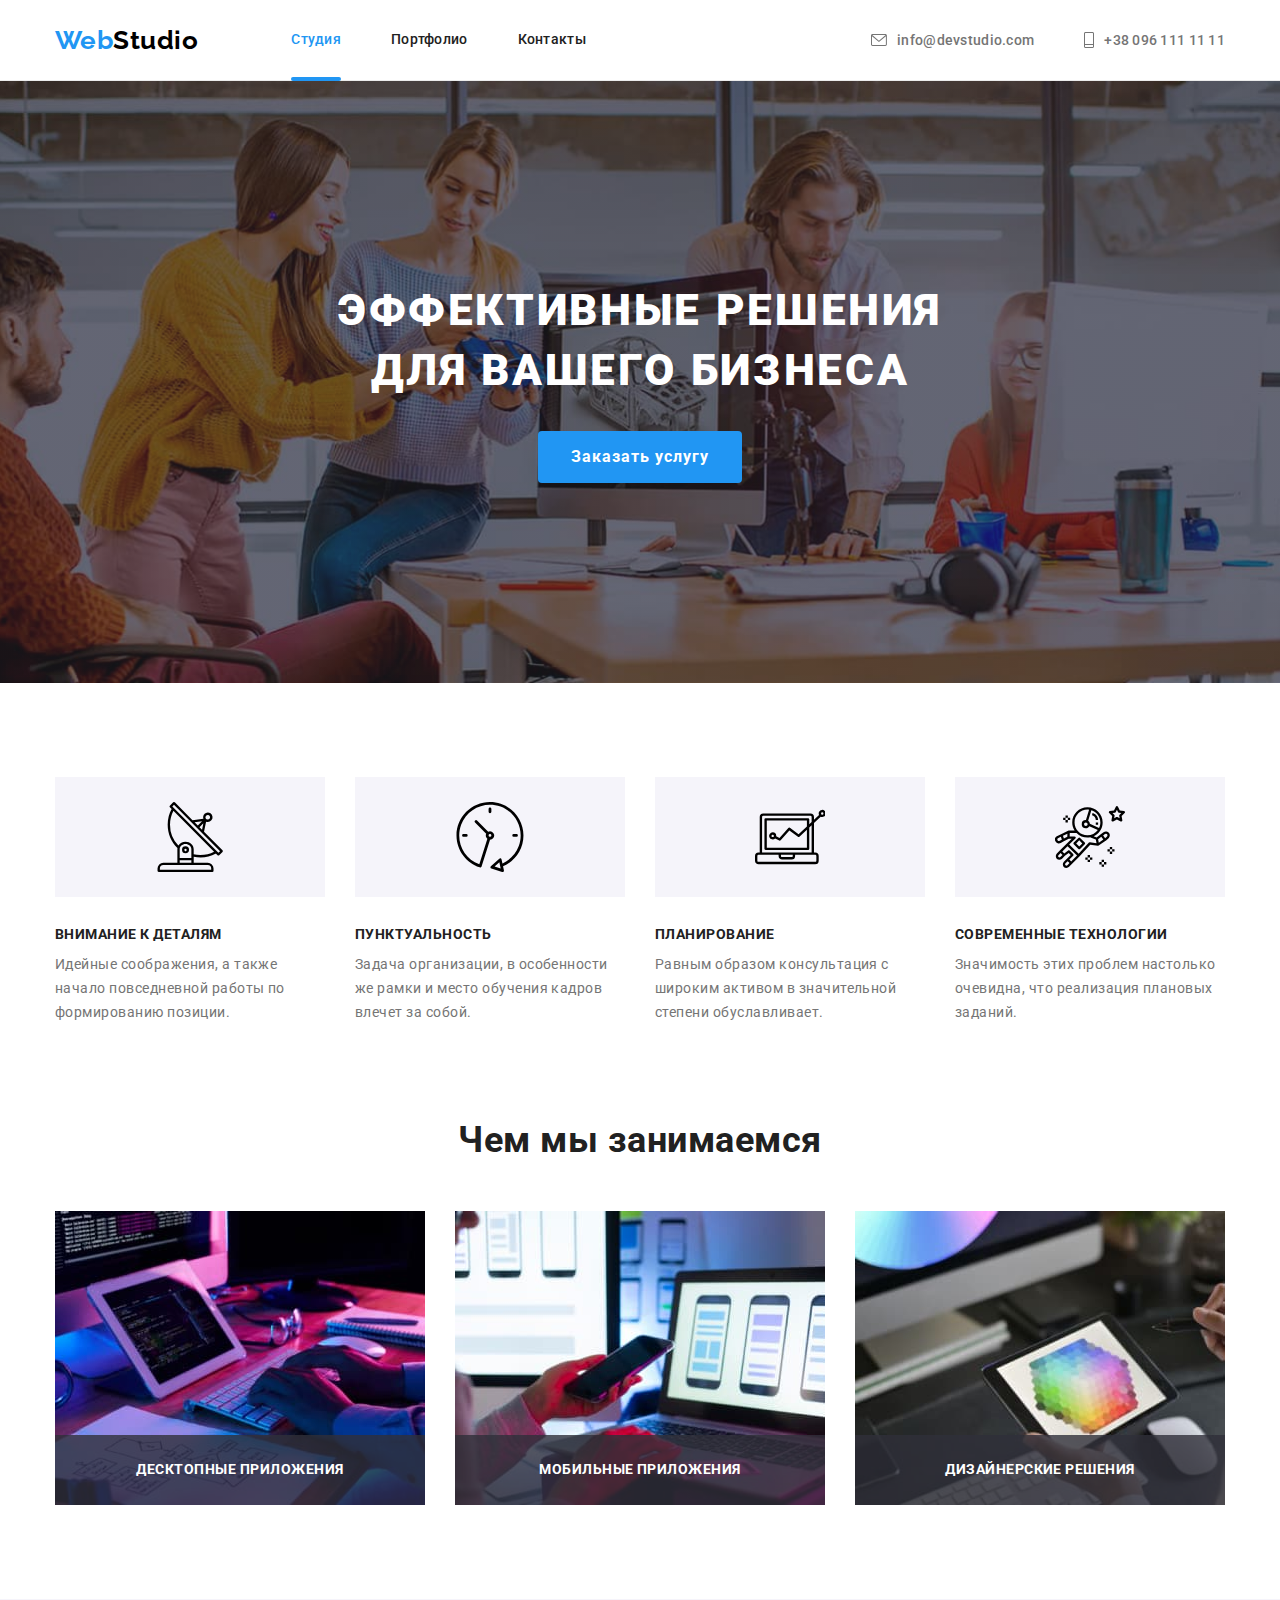
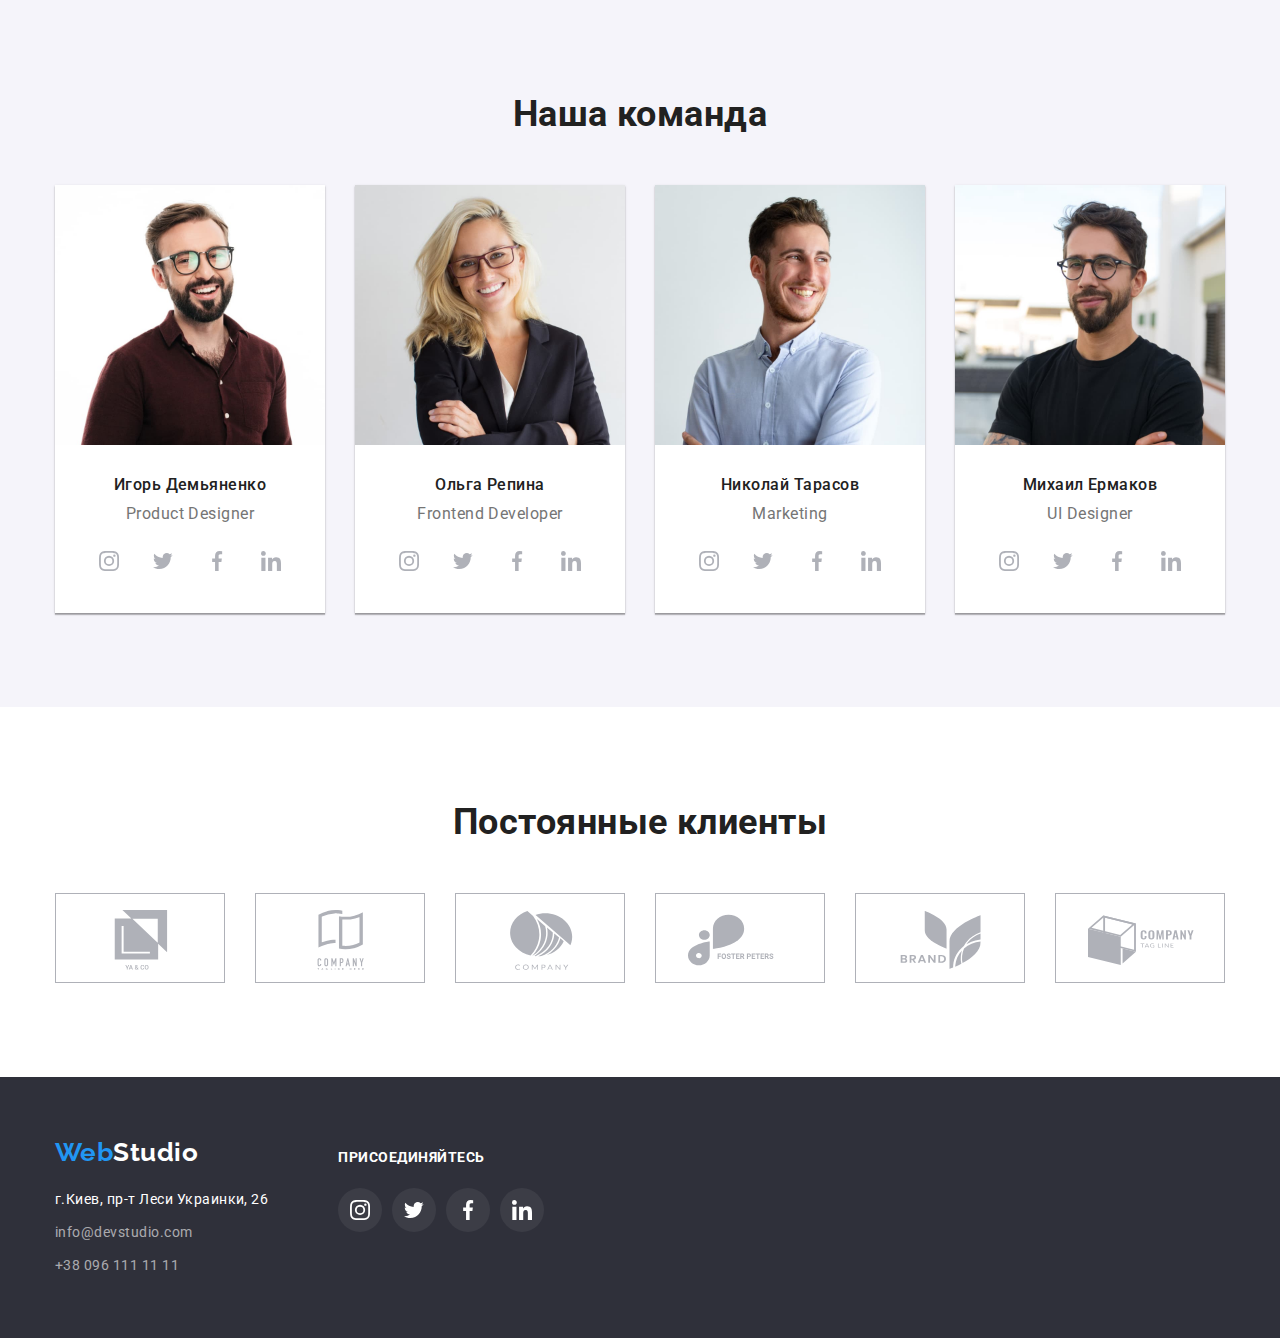
==== index.html @ 7595ebf9 "hw6" ====
<!DOCTYPE html>
<html lang="ru">
  <head>
    <meta charset="UTF-8" />
    <meta http-equiv="X-UA-Compatible" content="IE=edge" />
    <meta name="viewport" content="width=device-width, initial-scale=1.0" />
    <title>Web Studio</title>
    <link rel="preconnect" href="https://fonts.googleapis.com" />
    <link rel="preconnect" href="https://fonts.gstatic.com" crossorigin />
    <link
      href="https://fonts.googleapis.com/css2?family=Raleway:wght@700&family=Roboto:wght@400;500;700;900&display=swap"
      rel="stylesheet"
    />
    <link
      rel="stylesheet"
      href="https://cdnjs.cloudflare.com/ajax/libs/modern-normalize/1.1.0/modern-normalize.min.css"
    />
    <link rel="stylesheet" href="./css/styles.css" />
  </head>

  <body>
    <!-- Шапка -->
    <header class="header">
      <div class="container nav-flex">
        <nav class="header-nav">
          <a class="logo link" href="./index.html"
            >Web<span class="logo-black">Studio</span></a
          >
          <ul class="header-nav-list list">
            <li class="header-nav-item">
              <a class="header-nav-link link current" href="./index.html"
                >Студия</a
              >
            </li>
            <li class="header-nav-item">
              <a class="header-nav-link link" href="./portfolio.html"
                >Портфолио</a
              >
            </li>
            <li class="header-nav-item">
              <a class="header-nav-link link" href="">Контакты</a>
            </li>
          </ul>
        </nav>
        <ul class="header-contact-list list">
          <li class="header-contact-item">
            <a class="header-contact-link link" href="mailto:info@devstudio.com"
              ><svg class="contact-icon" width="16" height="12">
                <use href="./images/icons.svg#icon-envelope"></use>
              </svg>
              info@devstudio.com</a
            >
          </li>
          <li class="header-contact-item">
            <a class="header-contact-link link" href="tel:+380961111111"
              ><svg class="contact-icon" width="10" height="16">
                <use href="./images/icons.svg#icon-mobile"></use>
              </svg>
              +38 096 111 11 11</a
            >
          </li>
        </ul>
      </div>
    </header>
    <!-- Основной контент -->
    <main>
      <!-- Герой -->
      <section class="hero">
        <h1 class="hero-title">Эффективные решения для вашего бизнеса</h1>
        <button class="hero-btn" type="button" data-modal-open>Заказать услугу</button>
      </section>
      <!-- Список преимуществ -->
      <section class="features-section">
        <div class="container">
          <!-- h2 Преимущества спрятать в css правильно -->
          <h2 class="visually-hidden">Преимущества</h2>
          <ul class="features-list list">
            <li class="features-item">
              <div class="features-icon-fon">
                <svg class="features-icon" width="70" height="70">
                  <use href="./images/icons.svg#icon-antenna"></use>
                </svg>
              </div>

              <h3 class="features-title">Внимание к деталям</h3>
              <p class="features-text">
                Идейные соображения, а также начало повседневной работы по
                формированию позиции.
              </p>
            </li>
            <li class="features-item">
              <div class="features-icon-fon">
                <svg class="features-icon" width="70" height="70">
                  <use href="./images/icons.svg#icon-clock"></use>
                </svg>
              </div>

              <h3 class="features-title">Пунктуальность</h3>
              <p class="features-text">
                Задача организации, в особенности же рамки и место обучения
                кадров влечет за собой.
              </p>
            </li>
            <li class="features-item">
              <div class="features-icon-fon">
                <svg class="features-icon" width="70" height="70">
                  <use href="./images/icons.svg#icon-diagram"></use>
                </svg>
              </div>

              <h3 class="features-title">Планирование</h3>
              <p class="features-text">
                Равным образом консультация с широким активом в значительной
                степени обуславливает.
              </p>
            </li>
            <li class="features-item">
              <div class="features-icon-fon">
                <svg class="features-icon" width="70" height="70">
                  <use href="./images/icons.svg#icon-astronaut"></use>
                </svg>
              </div>

              <h3 class="features-title">Современные технологии</h3>
              <p class="features-text">
                Значимость этих проблем настолько очевидна, что реализация
                плановых заданий.
              </p>
            </li>
          </ul>
        </div>
      </section>
      <!-- Список занятий -->
      <section class="work-section">
        <div class="container">
          <h2 class="section-title">Чем мы занимаемся</h2>
          <ul class="work-list list">
            <li class="work-item">
              <img
                src="./images/box1.jpg"
                alt="сотрудник создает программу"
                width="370"
                height="294"
              />
              <p class="work-text">Десктопные приложения</p>
            </li>
            <li class="work-item">
              <img
                src="./images/box2.jpg"
                alt="сотрудник создает мобильное приложение"
                width="370"
                height="294"
              />
              <p class="work-text">Мобильные приложения</p>
            </li>
            <li class="work-item">
              <img
                src="./images/box3.jpg"
                alt="веб-дизайнер выбирает палитру"
                width="370"
                height="294"
              />
              <p class="work-text">Дизайнерские решения</p>
            </li>            
          </ul>
        </div>
      </section>
      <!-- Команда -->
      <section class="team-section">
        <div class="container">
          <h2 class="section-title">Наша команда</h2>
          <ul class="team-list list">
            <li class="team-item">
              <img
                src="./images/img1.jpg"
                alt="фото Игоря Демьяненко"
                width="270"
                height="260"
              />
              <div class="team-workers">
                <h3 class="team-worker">Игорь Демьяненко</h3>
                <p class="team-profession" lang="en">Product Designer</p>
                <ul class="team-social-list list">
                  <li class="team-social-item">
                    <a class="team-social-link link" href="">
                      <svg class="team-social-icon" width="20" height="20">
                        <use href="./images/icons.svg#icon-instagram"></use>
                      </svg>
                    </a>
                  </li>

                  <li class="team-social-item">
                    <a class="team-social-link link" href="">
                      <svg class="team-social-icon" width="20" height="20">
                        <use href="./images/icons.svg#icon-twitter"></use>
                      </svg>
                    </a>
                  </li>

                  <li class="team-social-item">
                    <a class="team-social-link link" href="">
                      <svg class="team-social-icon" width="20" height="20">
                        <use href="./images/icons.svg#icon-facebook"></use>
                      </svg>
                    </a>
                  </li>

                  <li class="team-social-item">
                    <a class="team-social-link link" href="">
                      <svg class="team-social-icon" width="20" height="20">
                        <use href="./images/icons.svg#icon-linkedin"></use>
                      </svg>
                    </a>
                  </li>
                </ul>
              </div>
            </li>

            <li class="team-item">
              <img
                src="./images/img2.jpg"
                alt="фото Ольги Репиной"
                width="270"
                height="260"
              />
              <div class="team-workers">
                <h3 class="team-worker">Ольга Репина</h3>
                <p class="team-profession" lang="en">Frontend Developer</p>
                <ul class="team-social-list list">
                  <li class="team-social-item">
                    <a class="team-social-link link" href="">
                      <svg class="team-social-icon" width="20" height="20">
                        <use href="./images/icons.svg#icon-instagram"></use>
                      </svg>
                    </a>
                  </li>

                  <li class="team-social-item">
                    <a class="team-social-link link" href="">
                      <svg class="team-social-icon" width="20" height="20">
                        <use href="./images/icons.svg#icon-twitter"></use>
                      </svg>
                    </a>
                  </li>

                  <li class="team-social-item">
                    <a class="team-social-link link" href="">
                      <svg class="team-social-icon" width="20" height="20">
                        <use href="./images/icons.svg#icon-facebook"></use>
                      </svg>
                    </a>
                  </li>

                  <li class="team-social-item">
                    <a class="team-social-link link" href="">
                      <svg class="team-social-icon" width="20" height="20">
                        <use href="./images/icons.svg#icon-linkedin"></use>
                      </svg>
                    </a>
                  </li>
                </ul>
              </div>
            </li>
            <li class="team-item">
              <img
                src="./images/img3.jpg"
                alt="фото Николая Тарасова"
                width="270"
                height="260"
              />
              <div class="team-workers">
                <h3 class="team-worker">Николай Тарасов</h3>
                <p class="team-profession" lang="en">Marketing</p>
                <ul class="team-social-list list">
                  <li class="team-social-item">
                    <a class="team-social-link link" href="">
                      <svg class="team-social-icon" width="20" height="20">
                        <use href="./images/icons.svg#icon-instagram"></use>
                      </svg>
                    </a>
                  </li>

                  <li class="team-social-item">
                    <a class="team-social-link link" href="">
                      <svg class="team-social-icon" width="20" height="20">
                        <use href="./images/icons.svg#icon-twitter"></use>
                      </svg>
                    </a>
                  </li>

                  <li class="team-social-item">
                    <a class="team-social-link link" href="">
                      <svg class="team-social-icon" width="20" height="20">
                        <use href="./images/icons.svg#icon-facebook"></use>
                      </svg>
                    </a>
                  </li>

                  <li class="team-social-item">
                    <a class="team-social-link link" href="">
                      <svg class="team-social-icon" width="20" height="20">
                        <use href="./images/icons.svg#icon-linkedin"></use>
                      </svg>
                    </a>
                  </li>
                </ul>
              </div>
            </li>
            <li class="team-item">
              <img
                src="./images/img4.jpg"
                alt="фото Михаила Ермакова"
                width="270"
                height="260"
              />
              <div class="team-workers">
                <h3 class="team-worker">Михаил Ермаков</h3>
                <p class="team-profession" lang="en">UI Designer</p>
                <ul class="team-social-list list">
                  <li class="team-social-item">
                    <a class="team-social-link link" href="">
                      <svg class="team-social-icon" width="20" height="20">
                        <use href="./images/icons.svg#icon-instagram"></use>
                      </svg>
                    </a>
                  </li>

                  <li class="team-social-item">
                    <a class="team-social-link link" href="">
                      <svg class="team-social-icon" width="20" height="20">
                        <use href="./images/icons.svg#icon-twitter"></use>
                      </svg>
                    </a>
                  </li>

                  <li class="team-social-item">
                    <a class="team-social-link link" href="">
                      <svg class="team-social-icon" width="20" height="20">
                        <use href="./images/icons.svg#icon-facebook"></use>
                      </svg>
                    </a>
                  </li>

                  <li class="team-social-item">
                    <a class="team-social-link link" href="">
                      <svg class="team-social-icon" width="20" height="20">
                        <use href="./images/icons.svg#icon-linkedin"></use>
                      </svg>
                    </a>
                  </li>
                </ul>
              </div>
            </li>
          </ul>
        </div>
      </section>
      <!-- Клиенты -->
      <section class="client-section">
        <div class="container">
          <h2 class="client-title">Постоянные клиенты</h2>
          <ul class="client-list list">
            <li class="client-item">
              <a class="client-link link" href="">
                <svg class="client-icon" width="106" height="60">
                  <use href="./images/icons.svg#icon-yaco"></use>
                </svg>
              </a>
            </li>

            <li class="client-item">
              <a class="client-link link" href="">
                <svg class="client-icon" width="106" height="60">
                  <use href="./images/icons.svg#icon-company"></use>
                </svg>
              </a>
            </li>

            <li class="client-item">
              <a class="client-link link" href="">
                <svg class="client-icon" width="106" height="60">
                  <use href="./images/icons.svg#icon-company2"></use>
                </svg>
              </a>
            </li>

            <li class="client-item">
              <a class="client-link link" href="">
                <svg class="client-icon" width="106" height="60">
                  <use href="./images/icons.svg#icon-foster"></use>
                </svg>
              </a>
            </li>

            <li class="client-item">
              <a class="client-link link" href="">
                <svg class="client-icon" width="106" height="60">
                  <use href="./images/icons.svg#icon-brand"></use>
                </svg>
              </a>
            </li>

            <li class="client-item">
              <a class="client-link link" href="">
                <svg class="client-icon" width="106" height="60">
                  <use href="./images/icons.svg#icon-tag"></use>
                </svg>
              </a>
            </li>
          </ul>
        </div>
      </section>
    </main>
    <!-- Подвал -->
    <footer class="footer">
      <div class="container">
        <div class="footer-flex">
          <div class="footer-contacts-flex">
            <a class="logo link" href="./index.html"
              >Web<span class="logo-white">Studio</span>
            </a>
            <!-- Список контактов -->
            <address class="footer-contact">
              <ul class="footer-contact-list list">
                <li class="footer-contact-item">
                  <a
                    class="footer-contact-link address link"
                    href="https://goo.gl/maps/CdvJLRiEL6Q8Smko8"
                    target="_blank"
                    rel="noreferrer noopener"
                    >г.Киев, пр-т Леси Украинки, 26</a
                  >
                </li>
                <li class="footer-contact-item">
                  <a
                    class="footer-contact-link link"
                    href="mailto:info@devstudio.com"
                    >info@devstudio.com</a
                  >
                </li>
                <li class="footer-contact-item">
                  <a class="footer-contact-link link" href="tel:+380961111111"
                    >+38 096 111 11 11</a
                  >
                </li>
              </ul>
            </address>
          </div>
          <div class="footer-social-flex">
            <p class="footer-social-text">Присоединяйтесь</p>
            <ul class="footer-social-list list">
              <li class="footer-social-item">
                <a class="footer-social-link" href="">
                  <svg class="footer-social-icon" width="20" height="20">
                    <use href="./images/icons.svg#icon-instagram"></use>
                  </svg>
                </a>
              </li>

              <li class="footer-social-item">
                <a class="footer-social-link" href="">
                  <svg class="footer-social-icon" width="20" height="20">
                    <use href="./images/icons.svg#icon-twitter"></use>
                  </svg>
                </a>
              </li>

              <li class="footer-social-item">
                <a class="footer-social-link" href="">
                  <svg class="footer-social-icon" width="20" height="20">
                    <use href="./images/icons.svg#icon-facebook"></use>
                  </svg>
                </a>
              </li>

              <li class="footer-social-item">
                <a class="footer-social-link" href="">
                  <svg class="footer-social-icon" width="20" height="20">
                    <use href="./images/icons.svg#icon-linkedin"></use>
                  </svg>
                </a>
              </li>
            </ul>
          </div>
        </div>
      </div>
    </footer>
    <div class="backdrop is-hidden" data-modal>
      <div class="modal">
          <button type="button" class="close-btn" data-modal-close>
            <svg width="11" height="11">
              <use href="./images/icons.svg#icon-vector"></use>
            </svg>
          </button>
      </div>
    </div>
    <script src="./js/modal.js"></script>
  </body>
</html>
---- css/styles.css ----
:root {
  --primary-text-color: #212121;
  --secondary-text-color: #757575;
  --white-text-color: #ffffff;
  --accent-color: #2196f3;
  --black-logo-color: #000000;
  --footer-text-color: rgba(255, 255, 255, 0.6);
  --white-background-color: #ffffff;
  --hero-background-color: #2f303a;
  --team-background-color: #f5f4fa;
}

body {
  font-family: "Roboto", sans-serif;
  letter-spacing: 0.03em;
  background-color: var(--white-background-color);
  color: var(--primary-text-color);
}

/* убираем точки списков */
.list {
  list-style: none;
}

/* убираем подчеркивание ссылок */
.link {
  text-decoration: none;
}

/* глобальный сброс margin, padding */
h1,
h2,
h3,
h4,
h5,
h6,
p,
ul {
  margin: 0;
  padding: 0;
}

.container {
  width: 1200px;
  margin-left: auto;
  margin-right: auto;
  padding-left: 15px;
  padding-right: 15px;
}

.logo {
  font-family: "Raleway", sans-serif;
  font-weight: 700;
  font-size: 26px;
  line-height: 1.19;
  align-items: center;
  text-align: center;
  
  color: var(--accent-color);
}

.section-title {
  font-weight: 700;
  font-size: 36px;
  line-height: 1.17;
  text-align: center;

  color: var(--primary-text-color);
}

.features-icon-fon {
  display: flex;
  width: 270px;
  height: 120px;
  align-items: center;
  justify-content: center;
  flex-direction: column;
  margin-bottom: 30px;

  background-color: var(--team-background-color);
}

.footer-contact-link {
  font-style: normal;
  font-size: 14px;
  line-height: 1.71;

  color: var(--footer-text-color);

  transition: color 250ms cubic-bezier(0.4, 0, 0.2, 1);
}

/* ------------ШАПКА-------------- */

.header {
  border-bottom: 1px solid #ececec;
}

.nav-flex {
  display: flex;
  align-items: center;
}

.header-nav {
  display: flex;
  align-items: center;
}
.logo-black {
  color: var(--black-logo-color);
}

.header-nav-list {
  display: flex;
  margin-left: 93px;
}

.header-nav-item:not(:last-child) {
  margin-right: 50px;
}

.header-nav-link {
  display: block;
  padding-top: 32px;
  padding-bottom: 32px;

  font-weight: 500;
  font-size: 14px;
  line-height: 1.14;
  letter-spacing: 0.02em;
  color: var(--primary-text-color);

  position: relative;

  transition: color 250ms cubic-bezier(0.4, 0, 0.2, 1);
}

.header-contact-list {
  display: flex;
  margin-left: auto;
}

.header-contact-item + .header-contact-item {
  margin-left: 50px;
}

.header-contact-link {
  display: inline-flex;
  padding: 32px 0px 32px;
  /* color: var(--secondary-text-color); */
  align-items: center;

  font-weight: 500;
  font-size: 14px;
  line-height: 16px;
  letter-spacing: 0.02em;
  color: var(--secondary-text-color);

  transition: color 250ms cubic-bezier(0.4, 0, 0.2, 1);
}

.contact-icon {
  margin-right: 10px;
  fill: currentColor;
}

.header-nav-link:hover,
.header-nav-link:focus,
.header-contact-link:hover,
.header-contact-link:focus {
  color: var(--accent-color);
}

.header-nav-link.current {
  color: var(--accent-color);
}

.header-nav-link.current::after { 
  position: absolute;

  display: block;
  content: '';
  width: 100%;
  height: 4px;
  border-radius: 2px;
  bottom: -1px;

  background-color: var(--accent-color);
}

/* ------------ГЕРОЙ-------------- */

.hero {
  padding-top: 200px;
  padding-bottom: 200px;

  max-width: 1600px;
  min-height: 600px;
  margin-left: auto;
  margin-right: auto;

  background-image: linear-gradient(
      to right,
      rgba(47, 48, 58, 0.4),
      rgba(47, 48, 58, 0.4)
    ),
    url(../images/hero.jpg);
  background-color: var(--hero-background-color);
  background-repeat: no-repeat;
  background-position: center;
  background-size: cover;

  text-align: center;
}

.hero-title {
  margin-bottom: 30px;
  margin-left: auto;
  margin-right: auto;
  max-width: 696px;

  font-weight: 900;
  font-size: 44px;
  line-height: 1.36;
  letter-spacing: 0.06em;
  text-transform: uppercase;
  color: var(--white-text-color);
}

.hero-btn {
  display: inline-block;
  min-width: 200px;
  border-radius: 4px;
  border: 1px solid transparent;
  padding: 10px 32px;

  background-color: var(--accent-color);
  color: var(--white-text-color);

  font-family: "Roboto", sans-serif;
  font-weight: 700;
  font-size: 16px;
  line-height: 1.88;
  align-items: center;
  text-align: center;
  letter-spacing: 0.06em;
  cursor: pointer;

  transition: background-color 250ms cubic-bezier(0.4, 0, 0.2, 1),
    color 250ms cubic-bezier(0.4, 0, 0.2, 1);
}

.hero-btn:hover,
.hero-btn:focus {
  background-color: var(--white-text-color);
  color: var(--accent-color);
}

/* ------------ПРЕИМУЩЕСТВА-------------- */

.features-section {
  padding-top: 94px;
  padding-bottom: 94px;
}

.visually-hidden {
  position: absolute;

  width: 1px;
  height: 1px;
  margin: -1px;
  padding: 0;

  overflow: hidden;
  border: 0;
  clip: rect(0 0 0 0);
}

.features-list {
  display: flex;
}

.features-item:not(:last-child) {
  margin-right: 30px;
  max-width: 270px;
}

.features-icon {
  align-items: center;
}

.features-title {
  margin-bottom: 10px;

  font-weight: 700;
  font-size: 14px;
  line-height: 1.14;
  text-transform: uppercase;
}

.features-text {
  font-size: 14px;
  line-height: 1.71;

  color: var(--secondary-text-color);
}

/* ------------СПИСОК ЗАНЯТИЙ-------------- */
.work-section {
  padding-bottom: 94px;
}

.section-title {
  margin-bottom: 50px;
}

.work-list {
  display: flex;

}

.work-item {
  position: relative;
}

img {
  display: block;
}

.work-item:not(:last-child) {
  margin-right: 30px;
}

.work-text {
  width: 100%;
  position: absolute;
  bottom: 0;
  left: 0;


  padding: 27px 0px;

  font-weight: bold;
  font-size: 14px;
  line-height: 1.14;
  text-align: center;
  text-transform: uppercase;

  color: var(--white-text-color);
  background-color: rgba(47, 48, 58, 0.8);;
}
/* ----------------КОМАНДА----------------- */

.team-section {
  padding-top: 94px;
  padding-bottom: 94px;

  background-color: var(--team-background-color);
}

.team-list {
  display: flex;
}

.team-item {
  box-shadow: 0px 1px 3px rgba(0, 0, 0, 0.12), 0px 1px 1px rgba(0, 0, 0, 0.14),
    0px 2px 1px rgba(0, 0, 0, 0.2);

  background-color: var(--white-background-color);
}

.team-item:not(:last-child) {
  margin-right: 30px;
}

.team-workers {
  padding: 30px 0px;
}

.team-worker {
  font-weight: 500;
  font-size: 16px;
  line-height: 1.19;
  text-align: center;
}

.team-profession {
  margin-top: 10px;

  font-size: 16px;
  line-height: 1.19;
  text-align: center;
  color: var(--secondary-text-color);
}

.team-social-list {
  display: flex;
  justify-content: space-between;
  align-items: center;

  padding: 0px 32px;
  margin-top: 16px;
  list-style: none;
  
}

.team-social-item {
  width: 44px;
  height: 44px;
}

.team-social-link {
  display: block;

  width: 44px;
  height: 44px;
  border-radius: 50%;

  color: #afb1b8;
  background-color: #ffffff;

  transition: background-color 250ms cubic-bezier(0.4, 0, 0.2, 1),
    color 250ms cubic-bezier(0.4, 0, 0.2, 1);
}

.team-social-link:hover,
.team-social-link:focus {
  color: #ffffff;
  background-color: var(--accent-color);
}

.team-social-icon {
  margin: 12px 0px 0px 12px;
  fill: currentColor;
}

/* ---------------КЛИЕНТЫ---------------- */
.client-section {
  padding-top: 94px;
  padding-bottom: 94px;
}

.client-title {
  margin-bottom: 50px;

  font-weight: 700;
  font-size: 36px;
  line-height: 1.17;
  text-align: center;
}

.client-list {
  display: flex;

  padding: 0;
  margin: 0;
  list-style: none;
  justify-content: space-between;
  align-items: center;
}

.client-item {
  width: 170px;
  height: 90px;

  transition: border-color 250ms cubic-bezier(0.4, 0, 0.2, 1),
    color 250ms cubic-bezier(0.4, 0, 0.2, 1);
}

.client-item:not(:last-child) {
  margin-right: 30px;
}

.client-link {
  display: block;

  width: 170px;
  height: 90px;
  
  border: 1px solid #afb1b8;
  color: #afb1b8;
  background-color: #fff;
  padding: 16px 32px;

  transition: border-color 250ms cubic-bezier(0.4, 0, 0.2, 1),
    color 250ms cubic-bezier(0.4, 0, 0.2, 1);
}

.client-link:hover,
.client-link:focus {
  color: var(--accent-color);
  border-color: var(--accent-color);
}

.client-icon {
  fill: currentColor;
}

.client-item:hover,
.client-item:focus {
  color: var(--accent-color);
  border-color: var(--accent-color);
}

/* ----------------ПОДВАЛ----------------- */

.footer {
  padding-top: 60px;
  padding-bottom: 60px;

  background-color: var(--hero-background-color);
}

.footer-flex {
  display: flex;

  margin: 0;
  padding: 0;
  list-style: none;
}

.footer-social-text {
  padding: 20px 0px 10px 0px;
  margin-bottom: 20px;
  font-weight: 700;
  font-size: 14px;
  line-height: 1.14px;
  text-transform: uppercase;

  color: var(--white-text-color);
}

.footer-social-flex {
  margin-left: 70px;
  width: 206px;
}

.footer-social-list {
  display: flex;
  justify-content: space-between;
  align-items: center;

  padding: 0;
  margin-top: 0;
  list-style: none;
}

.footer-social-item {
  width: 44px;
  height: 44px;
}

.footer-social-link {
  display: block;

  width: 44px;
  height: 44px;
  border-radius: 50%;

  color: #ffffff;
  background-color: #ffffff10;

  transition: background-color 250ms cubic-bezier(0.4, 0, 0.2, 1),
    color 250ms cubic-bezier(0.4, 0, 0.2, 1);
}

.footer-social-link:hover,
.footer-social-link:focus {
  color: #ffffff;
  background-color: var(--accent-color);
}

.footer-social-icon {
  margin: 12px 0px 0px 12px;
  fill: currentColor;
}

.logo-white {
  color: var(--white-text-color);
}

.footer-contact {
  margin-top: 20px;
}
.footer-contact-link.address {
  color: var(--white-text-color);
}

.footer-contact-item {
  margin-top: 9px;
}

.footer-contact-link:hover,
.footer-contact-link:focus {
  color: var(--accent-color);
}

/* ---------------------------------------------- */
/* --------------------ПОРТФОЛИО----------------- */
/* ---------------------------------------------- */

.portfolio-section {
  padding-top: 94px;
  padding-bottom: 94px;
}

.portfolio-btn-list {
  display: flex;
  justify-content: center;
  margin-bottom: 50px;
}

.portfolio-btn-item:not(:last-child) {
  margin-right: 8px;
}

.portfolio-item:hover .portfolio-overlay {
  transform: translateY(0);
}

.portfolio-description {
  position: relative;
  overflow: hidden;
}

.portfolio-overlay {
  position: absolute;

  display: inline-block;
  content: '';
  width: 100%;
  height: 100%;
  top: 0;
  left: 0;

  background-color: rgba(33, 150, 243, 0.9);

  transform: translateY(100%);
  transition: transform 250ms cubic-bezier(0.4, 0, 0.2, 1);

}

.portfolio-description-text {
  position: absolute;
  top: 0;
  left: 0;

  padding: 63px 24px;

  font-size: 18px;
  line-height: 1.56;

  color: var(--white-text-color);
}



.portfolio-btn {
  display: inline-block;
  min-width: 73px;
  border-radius: 4px;
  border: 1px solid transparent;
  padding: 6px 22px;

  font-family: "Roboto", sans-serif;
  font-weight: 500;
  font-size: 16px;
  line-height: 1.63;
  letter-spacing: 0.03em;
  text-align: center;
  background-color: var(--team-background-color);
  color: var(--primary-text-color);
  cursor: pointer;

  transition: background-color 250ms cubic-bezier(0.4, 0, 0.2, 1),
    color 250ms cubic-bezier(0.4, 0, 0.2, 1),
    box-shadow 250ms cubic-bezier(0.4, 0, 0.2, 1);
}

.portfolio-btn:hover,
.portfolio-btn:focus {
  background-color: var(--accent-color);
  color: var(--white-text-color);
  box-shadow: 0px 3px 1px rgba(0, 0, 0, 0.1), 0px 1px 2px rgba(0, 0, 0, 0.08),
    0px 2px 2px rgba(0, 0, 0, 0.12);
}

.portfolio-list {
  display: flex;
  flex-wrap: wrap;
  margin: -15px;
}

.portfolio-item {
  margin: 15px;

  transition: box-shadow 250ms cubic-bezier(0.4, 0, 0.2, 1);
}

.portfolio-item:hover,
.portfolio-item:focus {
  box-shadow: 0px 1px 1px rgba(0, 0, 0, 0.12), 0px 4px 4px rgba(0, 0, 0, 0.06), 1px 4px 6px rgba(0, 0, 0, 0.16);

}

.portfolio-border {
  border: 1px solid #eeeeee;
  border-top: transparent;
  padding: 20px 24px;
}

.portfolio-list-title {
  font-weight: 700;
  font-size: 18px;
  line-height: 2;
  letter-spacing: 0.06em;
}

.portfolio-list-text {
  margin-top: 4px;

  font-size: 16px;
  line-height: 1.87;

  color: var(--secondary-text-color);
}

/* ----------------MODAL--------------------- */

.backdrop {
  position: fixed;

  display: flex;
  align-items: center;
  justify-content: center;

  width: 100vw;
  height: 100vh;

  background-color: rgba(0, 0, 0, 0.2);;
  
  top: 0;
  transition: opacity 250ms cubic-bezier(0.4, 0, 0.2, 1), visibility 250ms cubic-bezier(0.4, 0, 0.2, 1);
}

.backdrop.is-hidden {
  opacity: 0;
  visibility: hidden;
  pointer-events: none;
}

.backdrop.is-hidden .modal {
  transform: scale(2);
}

.modal {
  width: 528px;
  min-height: 581px;
  background-color: #ffffff;
  
  position: relative;
  transform: scale(1);
  transition: transform 250ms cubic-bezier(0.4, 0, 0.2, 1);
}

.close-btn {
  position: absolute;

  display: flex;
  align-items: center;
  justify-content: center;

  right: 8px;
  top: 8px;
  background-color: transparent;
  border-radius: 50%;
  width: 30px;
  height: 30px;
  border: 1px solid #000000;
}
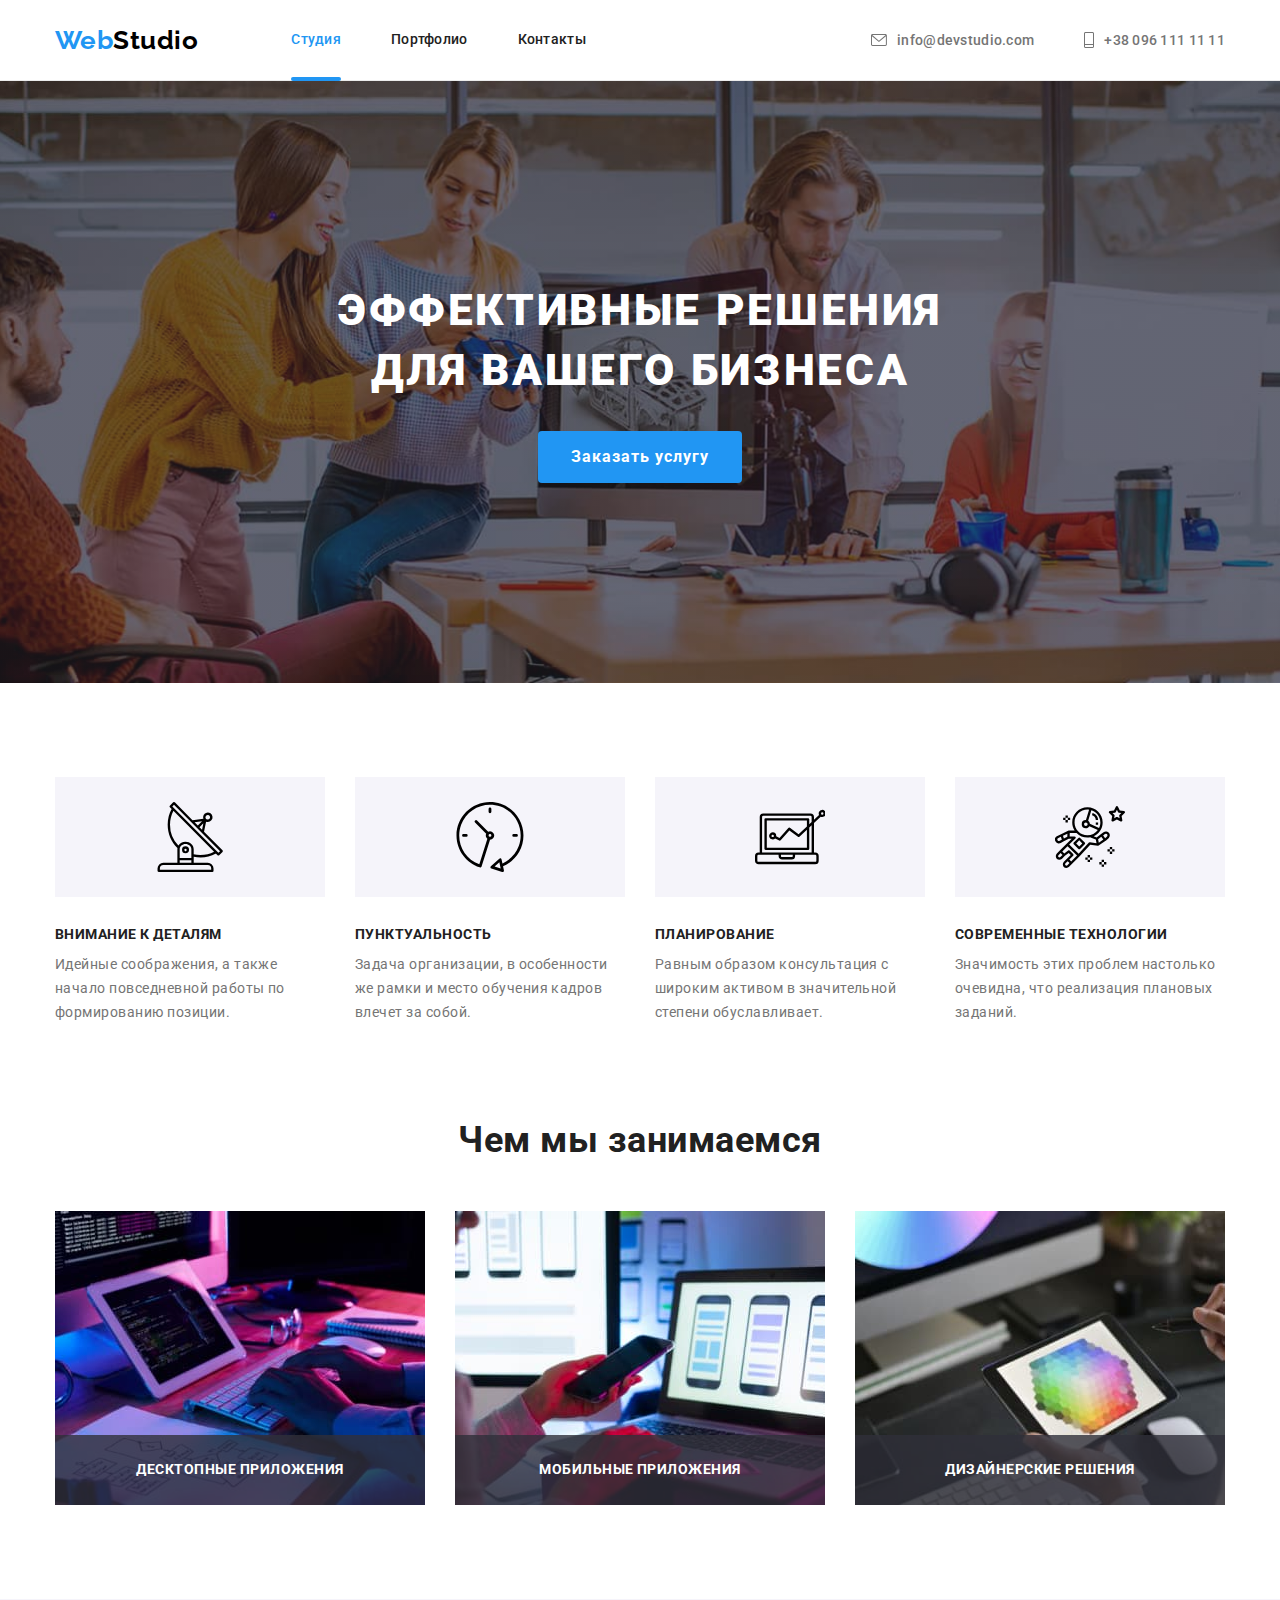
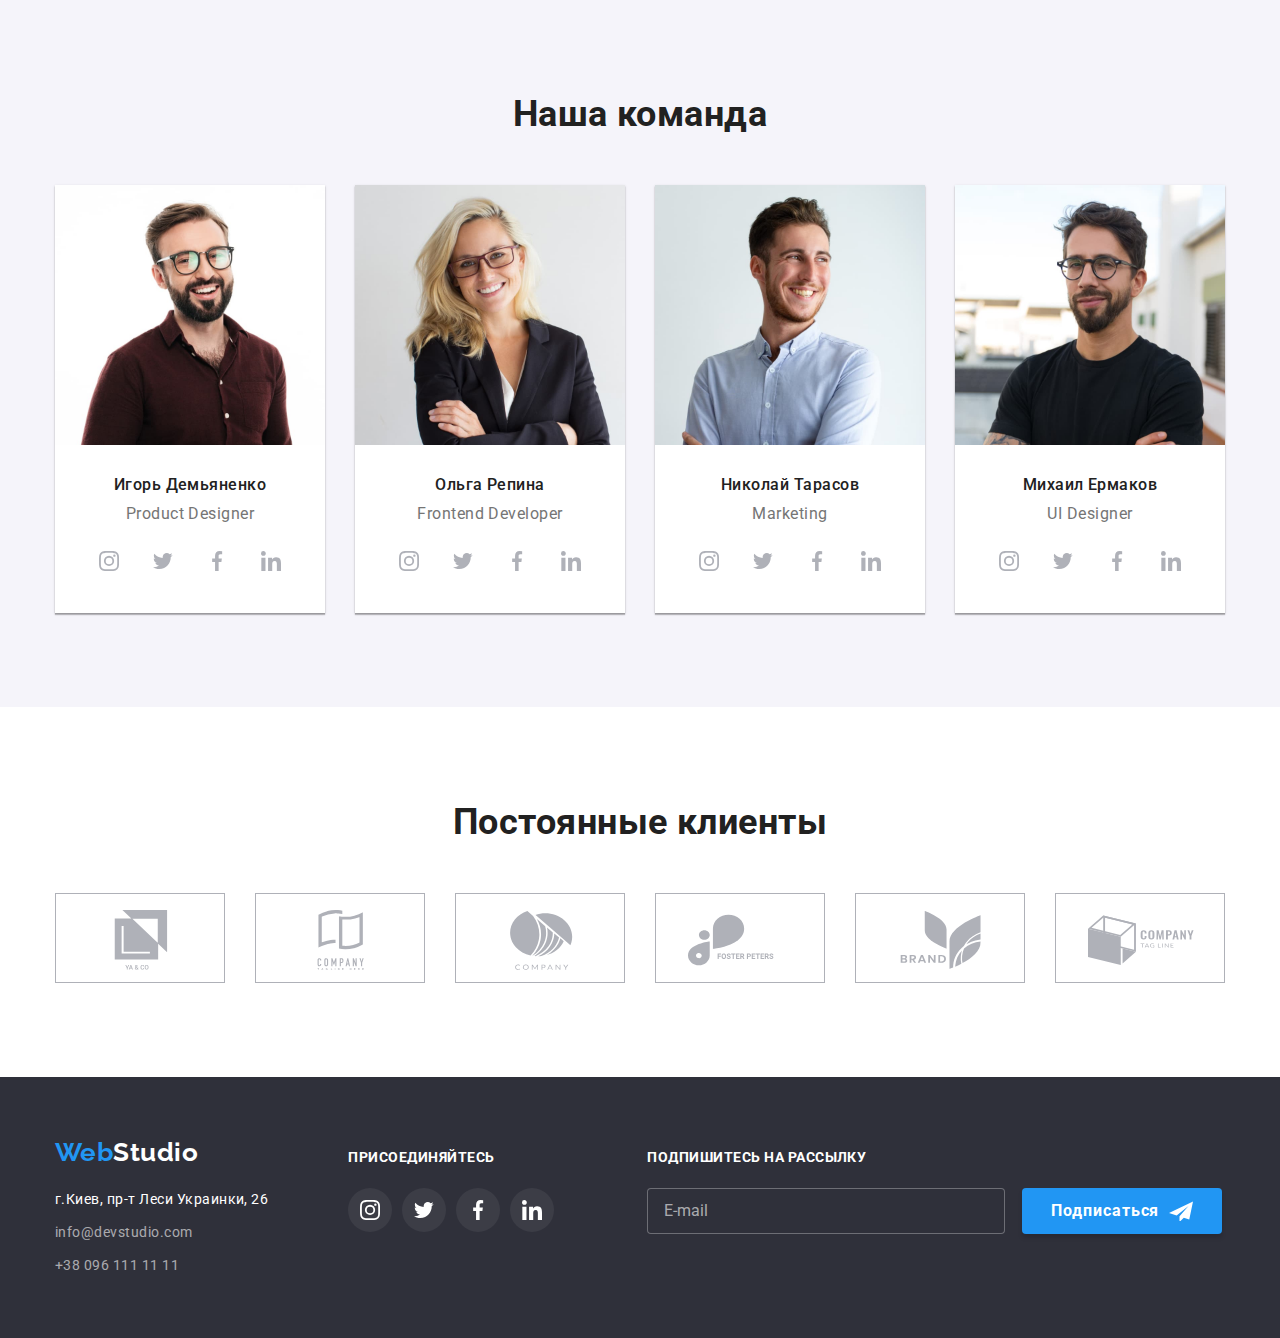
==== commit 4e42367a: "hw6" ====
--- a/index.html
+++ b/index.html
@@ -481,16 +481,70 @@
               </li>
             </ul>
           </div>
+          <div class="footer-submit">
+            <p class="footer-submit-text">Подпишитесь на рассылку</p>
+            <div class="footer-submit-form">
+              <label class="footer-submit-label" for="submit-mail"></label>
+              <input class="footer-submit-input" type="email" name="submit-mail" id="submit-mail" placeholder="E-mail">
+              <button class="footer-submit-btn" type="submit">Подписаться</button>
+            </div>
+          </div>
         </div>
       </div>
     </footer>
     <div class="backdrop is-hidden" data-modal>
       <div class="modal">
           <button type="button" class="close-btn" data-modal-close>
-            <svg width="11" height="11">
+            <svg class="modal-icon" width="11" height="11">
               <use href="./images/icons.svg#icon-vector"></use>
             </svg>
           </button>
+          
+          <form class="form">
+            <span class="form-title">Оставьте свои данные, мы вам перезвоним</span>
+                 
+            <div class="form-field top-title">
+              <label class="form-label" for="name">Имя</label>
+              <input class="form-input" type="text" name="name" id="name">
+              <svg class="input-icon" width="12" height="12">
+                <use
+                    href="./images/icons.svg#icon-name"
+                ></use>
+              </svg>
+            </div>
+            <div class="form-field">
+              <label class="form-label" for="tel">Телефон</label>
+              <input class="form-input" type="tel" name="tel" id="tel">
+              <svg class="input-icon" width="12" height="12">
+                <use
+                    href="./images/icons.svg#icon-tel"
+                ></use>
+              </svg>
+            </div>
+            <div class="form-field">
+              <label class="form-label" for="email">Почта</label>
+              <input class="form-input" type="email" name="email" id="email">
+              <svg class="input-icon" width="12" height="12">
+                <use
+                    href="./images/icons.svg#icon-mail"
+                ></use>
+              </svg>
+            </div>
+            <div class="form-field">
+              <label class="comment-label" for="comment">Комментарий</label>
+              <textarea class="comment" name="comment" id="comment" rows="9" placeholder="Введите текст"></textarea>
+            </div>
+            <div class="form-field-chek">
+              
+              <label class="policy-label" for="policy"> 
+                <input class="form-checkbox" type="checkbox" name="policy" id="policy">
+                <span class="icon-chek"></span>
+                Соглашаюсь с рассылкой и принимаю <a class="policy-link" href="">Условия договора</a>
+              </label>
+              
+            </div>
+            <button class="form-btn" type="submit">Отправить</button>
+          </form>
       </div>
     </div>
     <script src="./js/modal.js"></script>
--- a/css/styles.css
+++ b/css/styles.css
@@ -320,6 +320,7 @@
 
 .work-item {
   position: relative;
+
 }
 
 img {
@@ -530,7 +531,7 @@
 }
 
 .footer-social-flex {
-  margin-left: 70px;
+  margin-left: 80px;
   width: 206px;
 }
 
@@ -593,6 +594,76 @@
 .footer-contact-link:focus {
   color: var(--accent-color);
 }
+
+.footer-submit {
+  /* width: 570px; */
+  margin-left: 93px;
+}
+
+.footer-submit-text {
+  padding: 20px 0px 10px 0px;
+  margin-bottom: 20px;
+  font-weight: 700;
+  font-size: 14px;
+  line-height: 1.14px;
+  text-transform: uppercase;
+
+  color: var(--white-text-color);
+}
+
+.footer-submit-input {
+  width: 358px;
+  margin: 0;
+  padding: 13px 16px;
+  border-radius: 4px;
+
+  border: 1px solid rgba(255, 255, 255, 0.3);
+  background-color: var(--hero-background-color);
+  color: var(--white-text-color);
+}
+
+.footer-submit-input::placeholder {
+  font-size: 16px;
+  line-height: 1.25;
+
+  color: rgba(255, 255, 255, 0.6);
+}
+
+.footer-submit-btn {
+  display: inline-flex;
+  align-items: center;
+  justify-content: center;
+
+  border: none;
+  margin: 0;
+  padding: 8px 29px;
+  border-radius: 4px;
+
+  background-color: var(--accent-color);
+  box-shadow: 0px 4px 4px rgba(0, 0, 0, 0.15);
+  color: var(--white-text-color);
+  
+  font-family: 'Roboto';
+  font-style: normal;
+  font-weight: 700;
+  font-size: 16px;
+  line-height: 1.87;
+  letter-spacing: 0.06em;
+
+  cursor: pointer;
+  min-height: 43px;
+  margin-left: 12px;
+}
+
+.footer-submit-btn::after {
+  content: '';
+  display: inline-block;
+  width: 24px;
+  height: 20px;
+  margin-left: 10px;
+  background-image: url(../images/send.svg);
+}
+
 
 /* ---------------------------------------------- */
 /* --------------------ПОРТФОЛИО----------------- */
@@ -651,8 +722,6 @@
 
   color: var(--white-text-color);
 }
-
-
 
 .portfolio-btn {
   display: inline-block;
@@ -699,7 +768,6 @@
 .portfolio-item:hover,
 .portfolio-item:focus {
   box-shadow: 0px 1px 1px rgba(0, 0, 0, 0.12), 0px 4px 4px rgba(0, 0, 0, 0.06), 1px 4px 6px rgba(0, 0, 0, 0.16);
-
 }
 
 .portfolio-border {
@@ -762,6 +830,12 @@
   transition: transform 250ms cubic-bezier(0.4, 0, 0.2, 1);
 }
 
+.modal-icon {
+  fill:var(--black-logo-color);
+  transition: fill 250ms cubic-bezier(0.4, 0, 0.2, 1);
+
+}
+
 .close-btn {
   position: absolute;
 
@@ -775,5 +849,188 @@
   border-radius: 50%;
   width: 30px;
   height: 30px;
-  border: 1px solid #000000;
+  border: 1px solid rgba(0, 0, 0, 0.1);
+
+  cursor: pointer;
+}
+
+.close-btn:hover .modal-icon {
+  fill: var(--accent-color)
+}
+
+.form {
+  width: 528px;
+  margin-left: auto;
+  margin-right: auto;
+  padding: 40px;
+}
+
+.form-title {
+  font-weight: 700;
+  font-size: 20px;
+  line-height: 1.15;
+  text-align: center;
+}
+
+.top-title {
+  margin-top: 12px;
+}
+
+.form-field{ 
+  position: relative;
+  display: flex;
+  flex-direction: column;
+  margin-bottom: 10px;
+}
+
+.form-label,
+.comment-label {
+  font-size: 12px;
+  line-height: 1.17;
+  letter-spacing: 0.01em;
+  color: var(--secondary-text-color);
+  margin-bottom: 4px;
+}
+
+.form-input {
+  width: 100%;
+  margin: 0;
+  padding: 11px 42px;
+  border: 1px solid rgba(33, 33, 33, 0.2);
+  border-radius: 4px;
+
+  transition: border-color 250ms cubic-bezier(0.4, 0, 0.2, 1);
+}
+
+.form-input:hover,
+.form-input:focus {
+  outline: none;
+  border-color: var(--accent-color);
+}
+
+
+.input-icon {
+  position: absolute;
+  top: 50%;
+  left: 15px;
+  transform: translateY(25%);
+
+  display: inline-block;
+  width: 12px;
+  height: 12px;
+
+  transition: fill 250ms cubic-bezier(0.4, 0, 0.2, 1);
+}
+
+.form-input:hover ~ .input-icon,
+.form-input:focus ~ .input-icon {
+  fill:var(--accent-color)
+}
+
+textarea {
+  resize: none;
+  border: 1px solid rgba(33, 33, 33, 0.2);
+  border-radius: 4px;
+  padding: 12px 16px;
+  font-size: 12px;
+  line-height: 1.17;
+  letter-spacing: 0.01em;
+  height: 120px;
+
+  transition: border-color 250ms cubic-bezier(0.4, 0, 0.2, 1);
+}
+
+textarea:hover, 
+textarea:focus {
+  outline: none;
+  border-color: var(--accent-color);
+}
+
+.comment::placeholder {
+  font-size: 12px;
+  line-height: 1.17;
+  letter-spacing: 0.01em;
+  color: rgba(117, 117, 117, 0,5);
+}
+
+.form-field-chek {
+  padding-left: 14px;
+  margin-top: 25px;
+  margin-bottom: 30px;
+}
+
+.icon-chek {
+  display: inline-block;
+  width: 16px;
+  height: 15px;
+  border: 2px solid #212121;
+  border-radius: 2px;
+  margin-right: 7px;
+ }
+
+.form-checkbox {
+  position: absolute;
+
+  width: 1px;
+  height: 1px;
+  margin: -1px;
+  padding: 0;
+
+  overflow: hidden;
+  border: 0;
+  clip: rect(0 0 0 0);
+}
+
+.form-checkbox:checked + .icon-chek {
+  background-image: url(../images/icon-check.svg);
+  background-position: center;
+  background-repeat: no-repeat;
+  background-color: var(--accent-color);
+  background-origin: border-box;
+  border-color: var(--accent-color);
+}
+
+.policy-label {
+  display: flex;
+  align-items: center;
+  font-size: 14px;
+  line-height: 1.71;
+  color: var(--secondary-text-color);
+}
+
+.policy-link {
+  margin-left: 4px;
+  color:   rgba(33, 150, 243, 1);
+}
+
+.form-btn {
+  display: flex;
+  align-items: center;
+  justify-content: center;
+ 
+  margin: 0 auto;
+  padding: 10px 56px;
+  
+  border: none;
+  border-radius: 4px;
+  text-align: center;
+  text-decoration: none;
+  font-family: 'Roboto';
+  font-style: normal;
+  font-weight: 700;
+  font-size: 16px;
+  line-height: 1.87;
+  letter-spacing: 0.06em;
+  cursor: pointer;
+
+  background-color: var(--accent-color);
+  box-shadow: 0px 4px 4px rgba(0, 0, 0, 0.15);
+  color: var(--white-text-color);
+  
+  transition: background-color 250ms cubic-bezier(0.4, 0, 0.2, 1);
+}
+
+.form-btn:hover,
+.form-btn:focus {
+  background-color: #188CE8;
 }